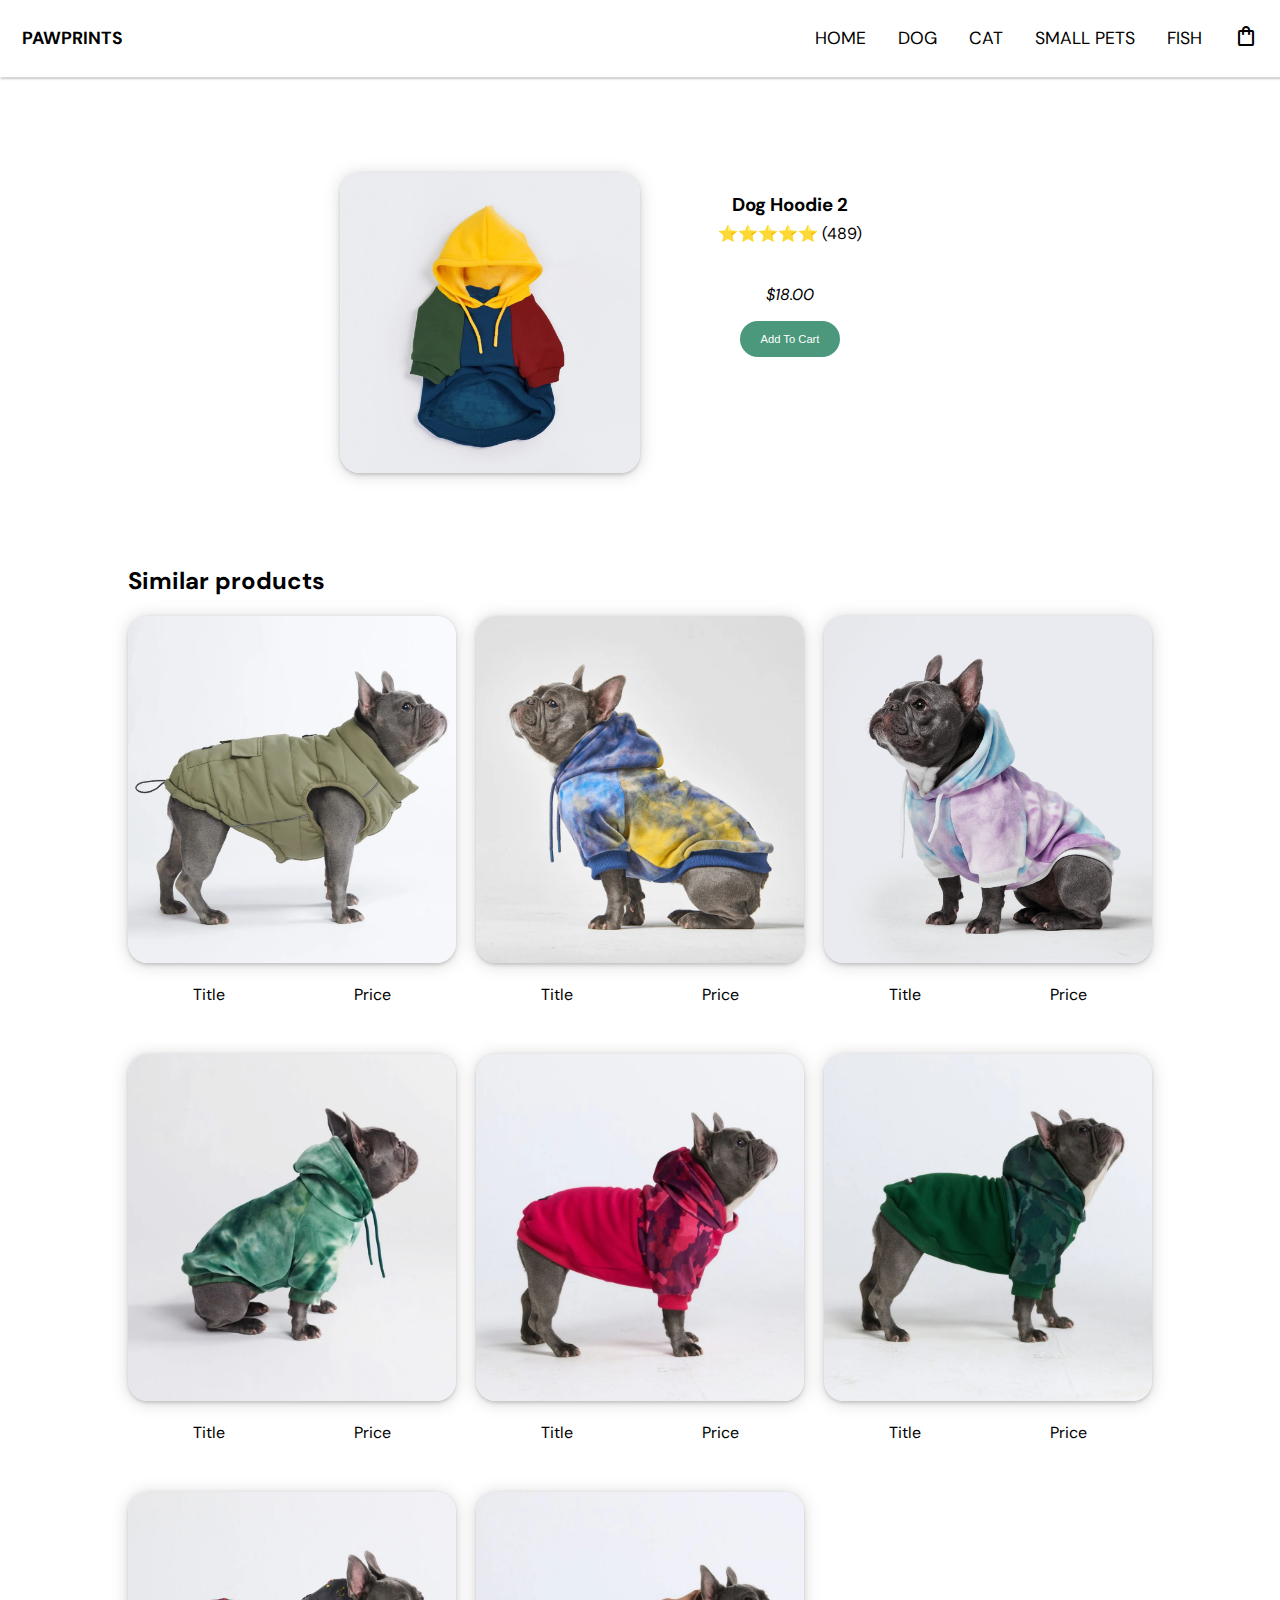
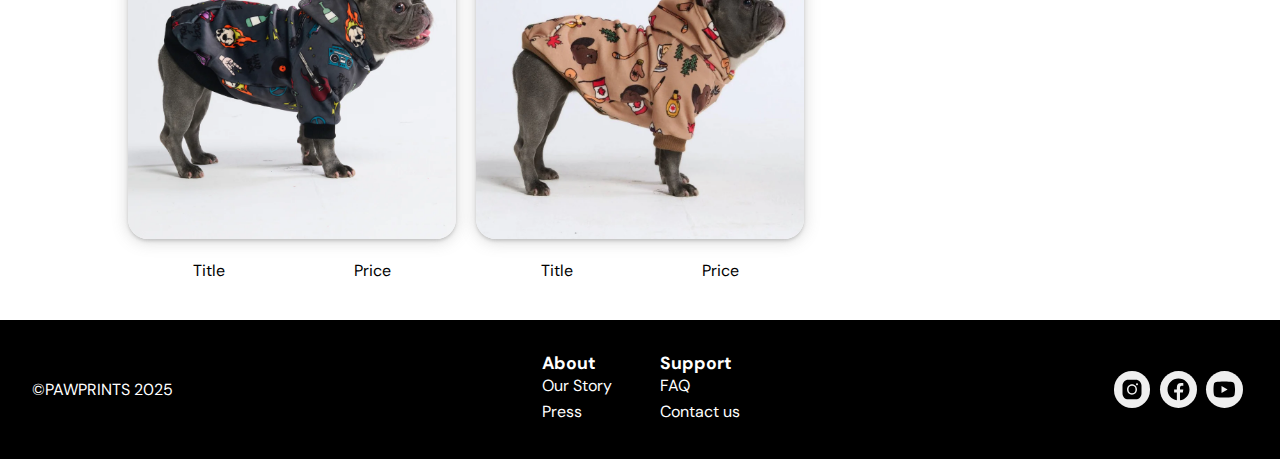
==== product-details-2.html @ 6990ccf2 "Changed page titles" ====
<!DOCTYPE html>
<html lang="en">
  <head>
    <meta charset="UTF-8" />
    <meta name="viewport" content="width=device-width, initial-scale=1.0" />
    <title>Pawprints | Dog Hoodie 2</title>
    <script src="js/main.js" defer></script>
    <link rel="stylesheet" href="css/main.css" />
    <link rel="stylesheet" href="css/product-details.css" />
    <link rel="preconnect" href="https://fonts.googleapis.com" />
    <link rel="preconnect" href="https://fonts.gstatic.com" crossorigin />
    <link
      href="https://fonts.googleapis.com/css2?family=DM+Sans:ital,opsz,wght@0,9..40,100..1000;1,9..40,100..1000&family=DM+Serif+Display:ital@0;1&display=swap"
      rel="stylesheet"
    />
    <link
      rel="stylesheet"
      href="https://fonts.googleapis.com/css2?family=Material+Symbols+Outlined:opsz,wght,FILL,GRAD@20..48,100..700,0..1,-50..200&icon_names=shopping_bag"
    />
  </head>
  <body>
    <header>
      <nav>
        <ul>
          <li id="logo">
            <a href="index.html">PAWPRINTS</a>
          </li>
          <li>
            <a href="index.html">HOME</a>
          </li>
          <li>
            <a href="products.html">DOG</a>
          </li>
          <li>
            <a href="products.html">CAT</a>
          </li>
          <li>
            <a href="products.html">SMALL PETS</a>
          </li>
          <li>
            <a href="products.html">FISH</a>
          </li>
          <li>
            <a href="shopping-cart.html" class="material-symbols-outlined"
              >shopping_bag</a
            >
          </li>
        </ul>
      </nav>
    </header>
    <main>
      <section id="product">
        <article class="product-img">
          <img src="img/clothes/detail1.jpg" class="productdetails-img" />
        </article>
        <div class="productdetails">
          <h3 class="productname">Dog Hoodie 2</h3>
          <p class="rating">⭐️⭐️⭐️⭐️⭐️ (489)</p>
          <p class="price">$18.00</p>
          <div class="add-to-cart">
            <button id="add-to-cart-button"><p>Add To Cart</p></button>
          </div>
        </div>
      </section>
      <h2 class="">Similar products</h2>
      <section id="similar-products">
        <div class="product-catalogs">
          <a href="product-details-2.html">
            <img class="img1" src="img/clothes/side9.jpg" alt="" />
          </a>
          <section class="similarProduct-info">
            <p>Title</p>
            <p>Price</p>
          </section>
        </div>

        <div class="product-catalogs">
          <a href="product-details-2.html">
            <img class="img2" src="img/clothes/side2.jpg" alt="" />
          </a>
          <section class="similarProduct-info">
            <p>Title</p>
            <p>Price</p>
          </section>
        </div>

        <div class="product-catalogs">
          <a href="product-details-2.html">
            <img class="img3" src="img/clothes/side3.jpg" alt="" />
          </a>
          <section class="similarProduct-info">
            <p>Title</p>
            <p>Price</p>
          </section>
        </div>

        <div class="product-catalogs">
          <a href="product-details-2.html">
            <img class="img4" src="img/clothes/side4.jpg" alt="" />
          </a>
          <section class="similarProduct-info">
            <p>Title</p>
            <p>Price</p>
          </section>
        </div>

        <div class="product-catalogs">
          <a href="product-details-2.html">
            <img class="img5" src="img/clothes/side5.jpg" alt="" />
          </a>
          <section class="similarProduct-info">
            <p>Title</p>
            <p>Price</p>
          </section>
        </div>

        <div class="product-catalogs">
          <a href="product-details-2.html">
            <img class="img6" src="img/clothes/side6.jpg" alt="" />
          </a>
          <section class="similarProduct-info">
            <p>Title</p>
            <p>Price</p>
          </section>
        </div>

        <div class="product-catalogs">
          <a href="product-details-2.html">
            <img class="img7" src="img/clothes/side7.jpg" alt="" />
          </a>
          <section class="similarProduct-info">
            <p>Title</p>
            <p>Price</p>
          </section>
        </div>

        <div class="product-catalogs">
          <a href="product-details-2.html">
            <img class="img8" src="img/clothes/side8.jpg" alt="" />
          </a>
          <section class="similarProduct-info">
            <p>Title</p>
            <p>Price</p>
          </section>
        </div>
      </section>
    </main>
    <footer>
      <a href="index.html" id="copyright-text">©PAWPRINTS 2025</a>
      <div id="footer-lists-container">
        <ul class="footer-link-list">
          <li class="footer-title">
            <p>About</p>
          </li>
          <li class="footer-subtitle">
            <a href="">Our Story</a>
          </li>
          <li class="footer-subtitle">
            <a href="">Press</a>
          </li>
        </ul>
        <ul class="footer-link-list">
          <li class="footer-title">
            <p>Support</p>
          </li>
          <li class="footer-subtitle">
            <a href="">FAQ</a>
          </li>
          <li class="footer-subtitle">
            <a href="">Contact us</a>
          </li>
        </ul>
      </div>
      <ul id="social-medias-btn-list">
        <li>
          <button class="social-media-btn">
            <img
              class="social-media-img"
              src="img/icons/icon-instagram.svg"
              alt="Instagram logotype"
            />
          </button>
        </li>
        <li>
          <button class="social-media-btn">
            <img
              class="social-media-img"
              src="img/icons/icon-facebook.svg"
              alt="Facebook logotype"
            />
          </button>
        </li>
        <li>
          <button class="social-media-btn">
            <img
              class="social-media-img"
              src="img/icons/icon-youtube.svg"
              alt="Youtube logotype"
            />
          </button>
        </li>
      </ul>
    </footer>
  </body>
</html>
---- css/main.css ----
/* General */
html {
  --white: white;
  --black: black;
  --shadowGray: #6b6b6b46;
  --green: #4b987c;
  --hoverGreen: #398368;
}

body {
  margin: 0;
  box-sizing: border-box;
  font-family: "DM Sans", sans-serif;
}

/* Text */
.section-heading {
  font-family: "DM Serif Display", serif;
  font-size: 2.5rem;
  text-align: center;
  margin: 1.5rem 0;
}

/* Links */
a {
  color: var(--black);
  text-decoration: none;
}

/* Header */
header {
  background-color: var(--white);
  padding: 0.4rem;
  box-shadow: 0.1rem 0.1rem 0.1rem 0.1rem var(--shadowGray);
  font-size: 1.1rem;
}

ul {
  display: flex;
  list-style: none;
  padding: 0;
}

#logo {
  font-weight: bold;
  margin-right: auto;
}

ul {
  align-items: center;
}

nav ul li {
  margin: 0 1rem;
}

.material-symbols-outlined {
  font-variation-settings: "FILL" 0, "wght" 400, "GRAD" 0, "opsz" 24;
}

/* Footer */
footer {
  display: flex;
  background-color: var(--black);
  padding: 2rem;
  justify-content: space-between;
  align-items: center;
}

footer a,
footer p {
  color: var(--white);
  margin: 0;
}

#footer-lists-container {
  display: flex;
  margin: 0 auto;
}

.footer-link-list {
  display: flex;
  flex-direction: column;
  align-items: start;
  margin: 0 1.5rem;
}

.footer-title {
  font-weight: bold;
  margin-bottom: 0.1rem;
  font-size: 1.1rem;
}

.footer-subtitle {
  margin-bottom: 0.3rem;
}

#social-medias-btn-list {
  margin: 0;
}

.social-media-btn {
  border: none;
  height: 2.3rem;
  width: 2.3rem;
  align-items: center;
  border-radius: 50%;
  cursor: pointer;
  margin: 0.3rem 0.3rem;
}

.social-media-img {
  width: 100%;
  height: 100%;
}

/* Media Queries */
/* Footer */
@media screen and (max-width: 640px) {
  footer {
    flex-direction: column;
  }
  #copyright-text,
  #footer-lists-container {
    margin-bottom: 2rem;
  }
}
---- css/product-details.css ----
.product-img {
  width: 50%;
  height: 100%;
  min-width: 300px;
  max-width: 300px;
  max-height: 300px;
}

.productdetails-img {
  width: 100%;
  height: auto;
  border-radius: 20px;
  object-fit: cover;
  box-shadow: 0rem 0.1rem 0.2rem 0rem var(--shadowGray),
    0rem 0.1rem 1rem 0rem var(--shadowGray);
}

#product {
  width: 80vw;
  min-height: 40vh;
  display: flex;
  justify-content: center;
  flex-flow: wrap;
  margin: 6rem auto 2rem auto;
}

.productdetails {
  min-width: 300px;
  max-width: 300px;
  width: 50%;
  display: flex;
  flex-direction: column;
  text-align: center;
}

.rating {
  margin-top: 0.2rem;
}

.productname {
  margin-bottom: 0.2rem;
}

.price {
  font-size: 1rem;
  font-style: italic;
  margin-top: 1.5rem;
  margin-bottom: 0;
}

/* Add to cart button */
.add-to-cart button {
  margin-top: 1rem;
  width: 100px;
  font-size: 0.7rem;
  text-align: center;
  padding: none;
  background-color: var(--green);
  border: none;
  border-radius: 20px;
  color: white;
}

#add-to-cart-button:hover {
  background-color: var(--hoverGreen);
  color: var(--white);
  cursor: pointer;
}

#similar-products {
  width: 80%;
  display: grid;
  grid-template-columns: repeat(4, 1fr);
  grid-template-rows: repeat(2, 1fr);
  gap: 20px;
  margin: 10px auto;
}

.product-catalogs {
  text-align: center;
  margin-bottom: 2rem;
}

.product-catalogs img {
  width: 100%;
  height: 90%;
  object-fit: cover;
  border-radius: 20px;
  box-shadow: 0rem 0.1rem 0.2rem 0rem var(--shadowGray),
    0rem 0.1rem 1rem 0rem var(--shadowGray);
}

.similarProduct-info {
  display: flex;
  justify-content: space-around;
}

h2 {
  margin-top: 0;
  width: 80%;
  margin-left: auto;
  margin-right: auto;
}

@media screen and (max-width: 1300px) {
  #similar-products {
    width: 80%;
    display: grid;
    grid-template-columns: repeat(3, 1fr);
    grid-template-rows: repeat(3, 1fr);
    gap: 20px;
    margin: 10px auto;
  }
}

@media screen and (max-width: 1000px) {
  #similar-products {
    width: 80%;
    display: grid;
    grid-template-columns: repeat(2, 1fr);
    grid-template-rows: repeat(4, 1fr);
    gap: 20px;
    margin: 10px auto;
  }
}

@media screen and (max-width: 750px) {
  #similar-products {
    width: 80%;
    display: grid;
    grid-template-columns: repeat(1, 1fr);
    grid-template-rows: repeat(8, 1fr);
    gap: 20px;
    margin: 10px auto;
  }
}

/*Similar product details display */
.img1:hover {
  content: url("../img/clothes/detail9.jpg");
  width: 100%;
  height: 90%;
  border-radius: 20px;
}
.img2:hover {
  content: url("../img/clothes/detail2.jpg");
  width: 100%;
  height: 90%;
  border-radius: 20px;
}
.img3:hover {
  content: url("../img/clothes/detail3.jpg");
  width: 100%;
  height: 90%;
  border-radius: 20px;
}
.img4:hover {
  content: url("../img/clothes/detail4.jpg");
  width: 100%;
  height: 90%;
  border-radius: 20px;
}
.img5:hover {
  content: url("../img/clothes/detail5.jpg");
  width: 100%;
  height: 90%;
  border-radius: 20px;
}
.img6:hover {
  content: url("../img/clothes/detail6.jpg");
  width: 100%;
  height: 90%;
  border-radius: 20px;
}
.img7:hover {
  content: url("../img/clothes/detail7.jpg");
  width: 100%;
  height: 90%;
  border-radius: 20px;
}
.img8:hover {
  content: url("../img/clothes/detail8.jpg");
  width: 100%;
  height: 90%;
  border-radius: 20px;
}

.productdetails-img:hover {
  content: url("../img/clothes/side1.jpg");
}
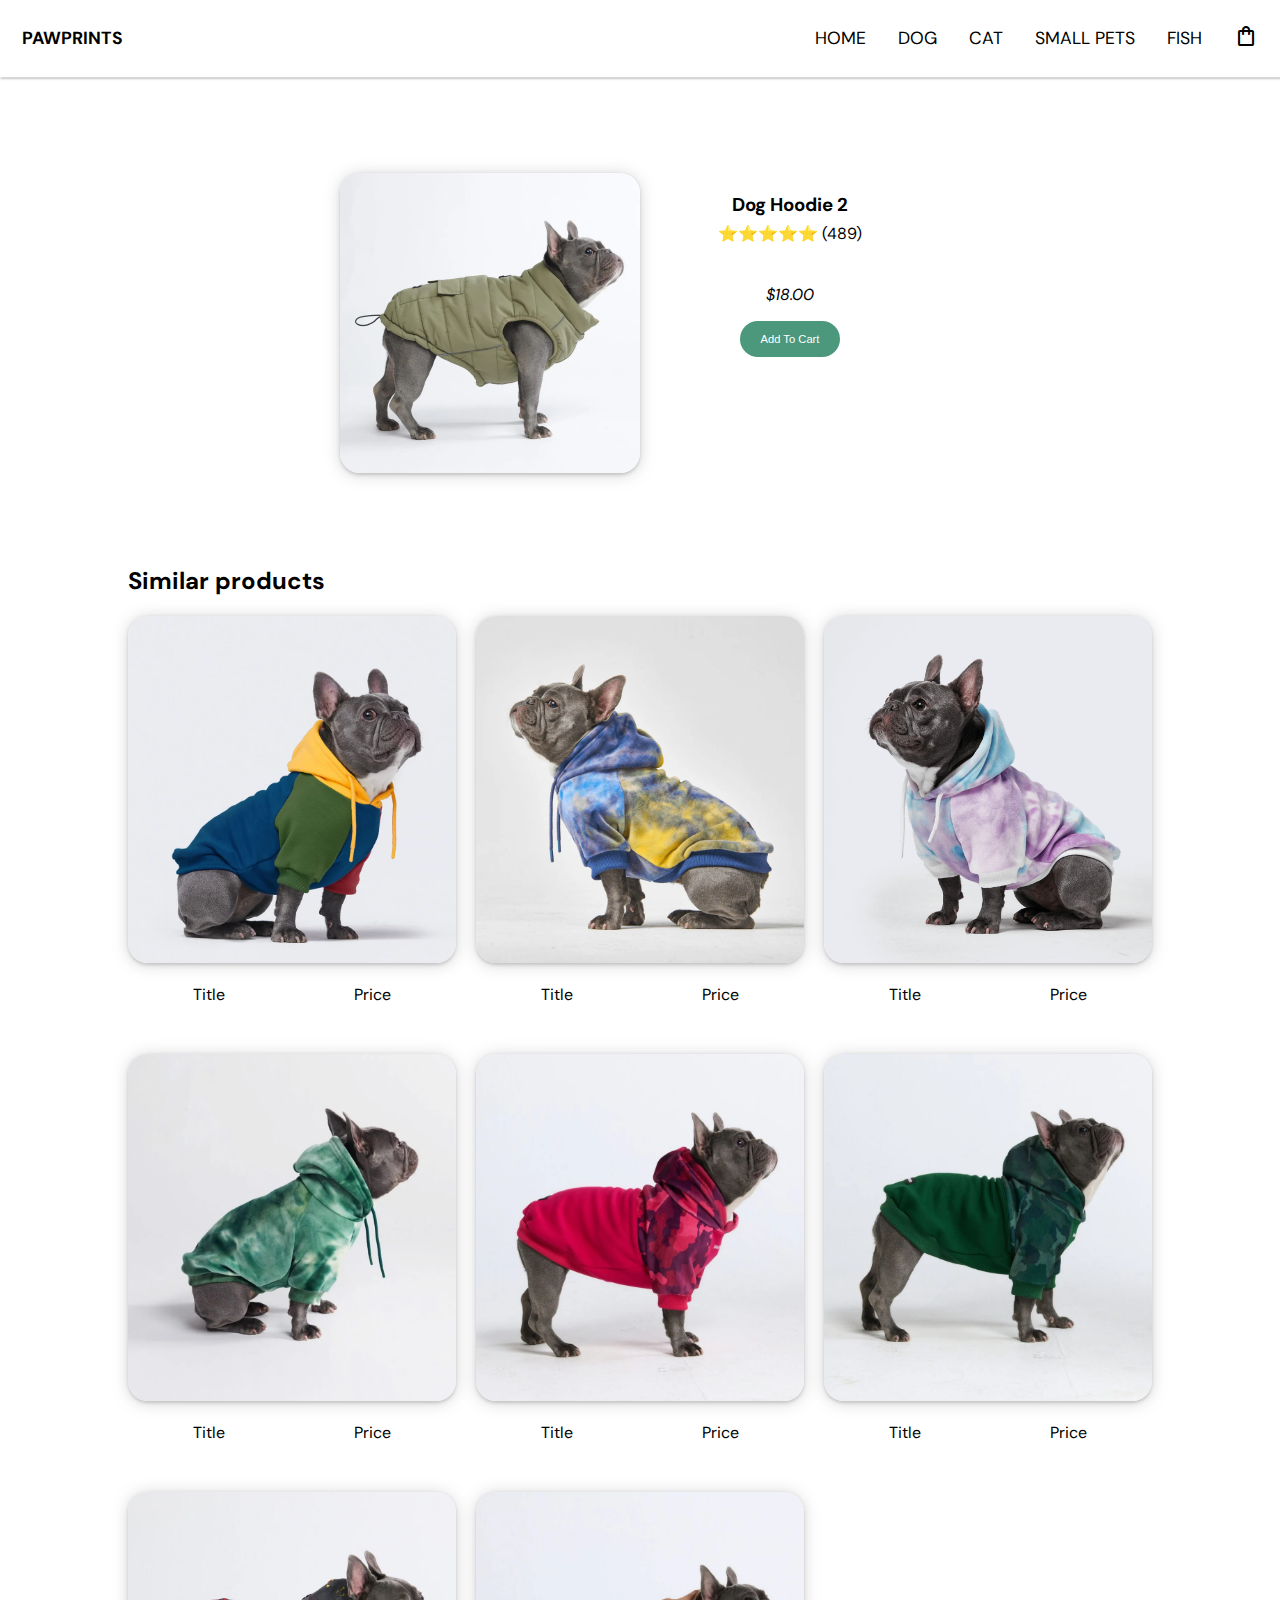
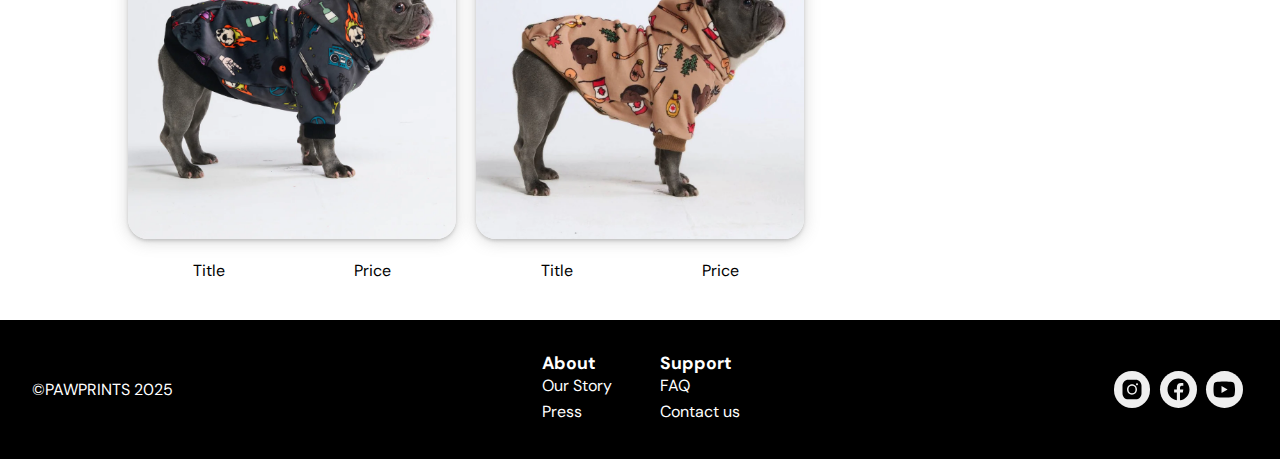
==== commit ebd05953: "fix something" ====
--- a/product-details-2.html
+++ b/product-details-2.html
@@ -51,7 +51,7 @@
     <main>
       <section id="product">
         <article class="product-img">
-          <img src="img/clothes/detail1.jpg" class="productdetails-img" />
+          <img src="img/clothes/side9.jpg" class="productdetails-img" />
         </article>
         <div class="productdetails">
           <h3 class="productname">Dog Hoodie 2</h3>
@@ -66,7 +66,7 @@
       <section id="similar-products">
         <div class="product-catalogs">
           <a href="product-details-2.html">
-            <img class="img1" src="img/clothes/side9.jpg" alt="" />
+            <img class="img1" src="img/clothes/side1.jpg" alt="" />
           </a>
           <section class="similarProduct-info">
             <p>Title</p>
--- a/css/main.css
+++ b/css/main.css
@@ -5,6 +5,7 @@
   --shadowGray: #6b6b6b46;
   --green: #4b987c;
   --hoverGreen: #398368;
+  --removeRed: #dc8787;
 }
 
 body {
--- a/css/product-details.css
+++ b/css/product-details.css
@@ -136,12 +136,7 @@
 }
 
 /*Similar product details display */
-.img1:hover {
-  content: url("../img/clothes/detail9.jpg");
-  width: 100%;
-  height: 90%;
-  border-radius: 20px;
-}
+
 .img2:hover {
   content: url("../img/clothes/detail2.jpg");
   width: 100%;
@@ -184,7 +179,3 @@
   height: 90%;
   border-radius: 20px;
 }
-
-.productdetails-img:hover {
-  content: url("../img/clothes/side1.jpg");
-}
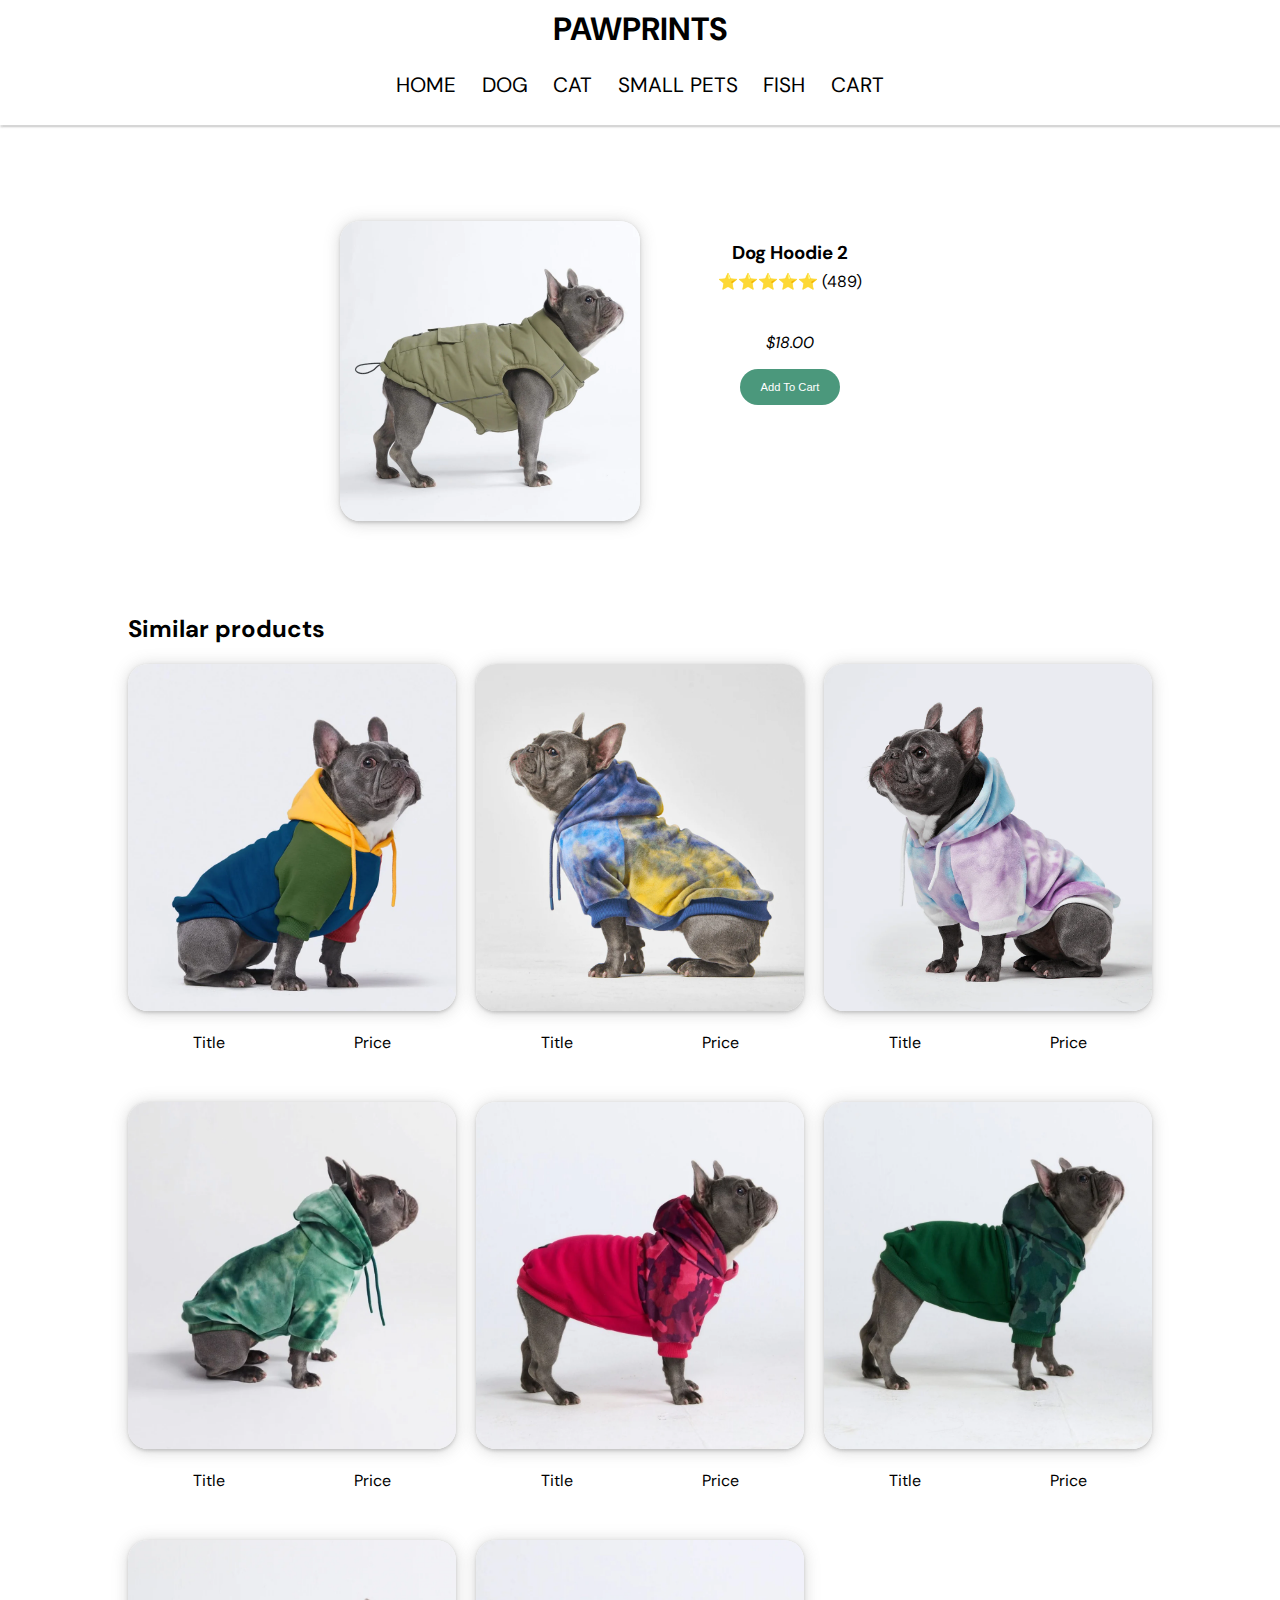
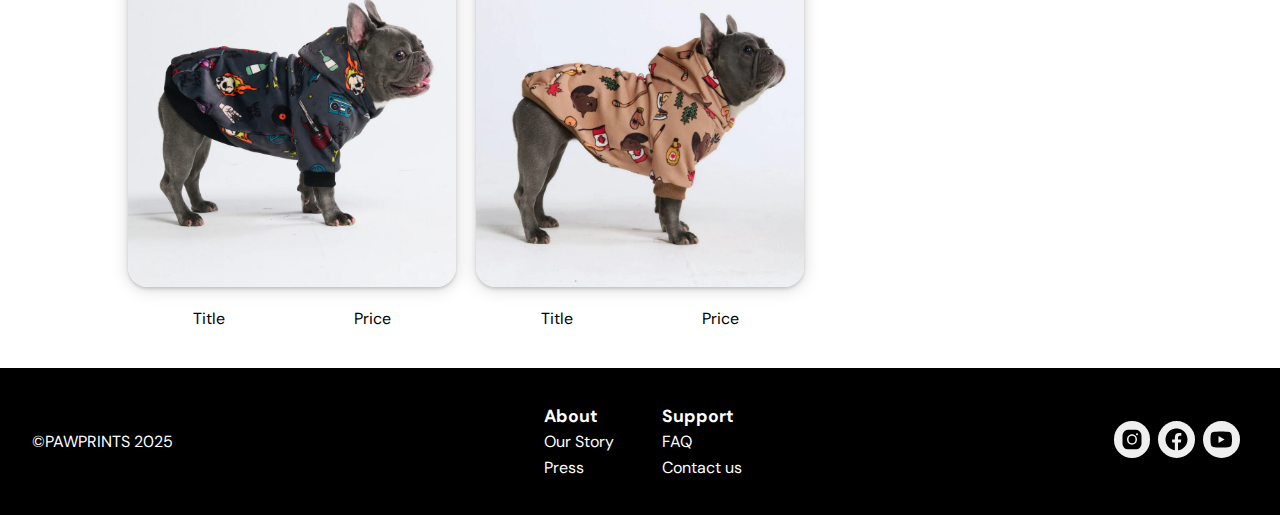
==== commit 0012a6ce: "Changes to header" ====
--- a/product-details-2.html
+++ b/product-details-2.html
@@ -3,7 +3,7 @@
   <head>
     <meta charset="UTF-8" />
     <meta name="viewport" content="width=device-width, initial-scale=1.0" />
-    <title>Pawprints | Dog Hoodie 2</title>
+    <title>PawPrints | Dog Hoodie 2</title>
     <script src="js/main.js" defer></script>
     <link rel="stylesheet" href="css/main.css" />
     <link rel="stylesheet" href="css/product-details.css" />
@@ -21,10 +21,8 @@
   <body>
     <header>
       <nav>
+        <a href="index.html" id="logo">PAWPRINTS</a>
         <ul>
-          <li id="logo">
-            <a href="index.html">PAWPRINTS</a>
-          </li>
           <li>
             <a href="index.html">HOME</a>
           </li>
@@ -41,9 +39,7 @@
             <a href="products.html">FISH</a>
           </li>
           <li>
-            <a href="shopping-cart.html" class="material-symbols-outlined"
-              >shopping_bag</a
-            >
+            <a id="cart" href="shopping-cart.html">CART</a>
           </li>
         </ul>
       </nav>
@@ -65,7 +61,7 @@
       <h2 class="">Similar products</h2>
       <section id="similar-products">
         <div class="product-catalogs">
-          <a href="product-details-2.html">
+          <a href="product-details.html">
             <img class="img1" src="img/clothes/side1.jpg" alt="" />
           </a>
           <section class="similarProduct-info">
--- a/css/main.css
+++ b/css/main.css
@@ -5,7 +5,8 @@
   --shadowGray: #6b6b6b46;
   --green: #4b987c;
   --hoverGreen: #398368;
-  --removeRed: #dc8787;
+  --red: #dc8787;
+  --hoverRed: #c26767;
 }
 
 body {
@@ -33,26 +34,30 @@
   background-color: var(--white);
   padding: 0.4rem;
   box-shadow: 0.1rem 0.1rem 0.1rem 0.1rem var(--shadowGray);
-  font-size: 1.1rem;
+  font-size: 1.3rem;
+}
+
+header ul {
+  justify-content: center;
 }
 
 ul {
   display: flex;
   list-style: none;
   padding: 0;
+  align-items: center;
 }
 
 #logo {
+  margin-top: 0.1rem;
   font-weight: bold;
-  margin-right: auto;
-}
-
-ul {
-  align-items: center;
+  font-size: 2rem;
+  text-align: center;
+  display: block;
 }
 
 nav ul li {
-  margin: 0 1rem;
+  margin: 0 0.8rem;
 }
 
 .material-symbols-outlined {
@@ -88,7 +93,7 @@
 
 .footer-title {
   font-weight: bold;
-  margin-bottom: 0.1rem;
+  margin: 0.3rem 0 0.3rem 0;
   font-size: 1.1rem;
 }
 
@@ -107,7 +112,7 @@
   align-items: center;
   border-radius: 50%;
   cursor: pointer;
-  margin: 0.3rem 0.3rem;
+  margin-right: 0.5rem;
 }
 
 .social-media-img {
--- a/css/product-details.css
+++ b/css/product-details.css
@@ -58,7 +58,7 @@
   background-color: var(--green);
   border: none;
   border-radius: 20px;
-  color: white;
+  color: var(--white);
 }
 
 #add-to-cart-button:hover {
@@ -136,7 +136,6 @@
 }
 
 /*Similar product details display */
-
 .img2:hover {
   content: url("../img/clothes/detail2.jpg");
   width: 100%;
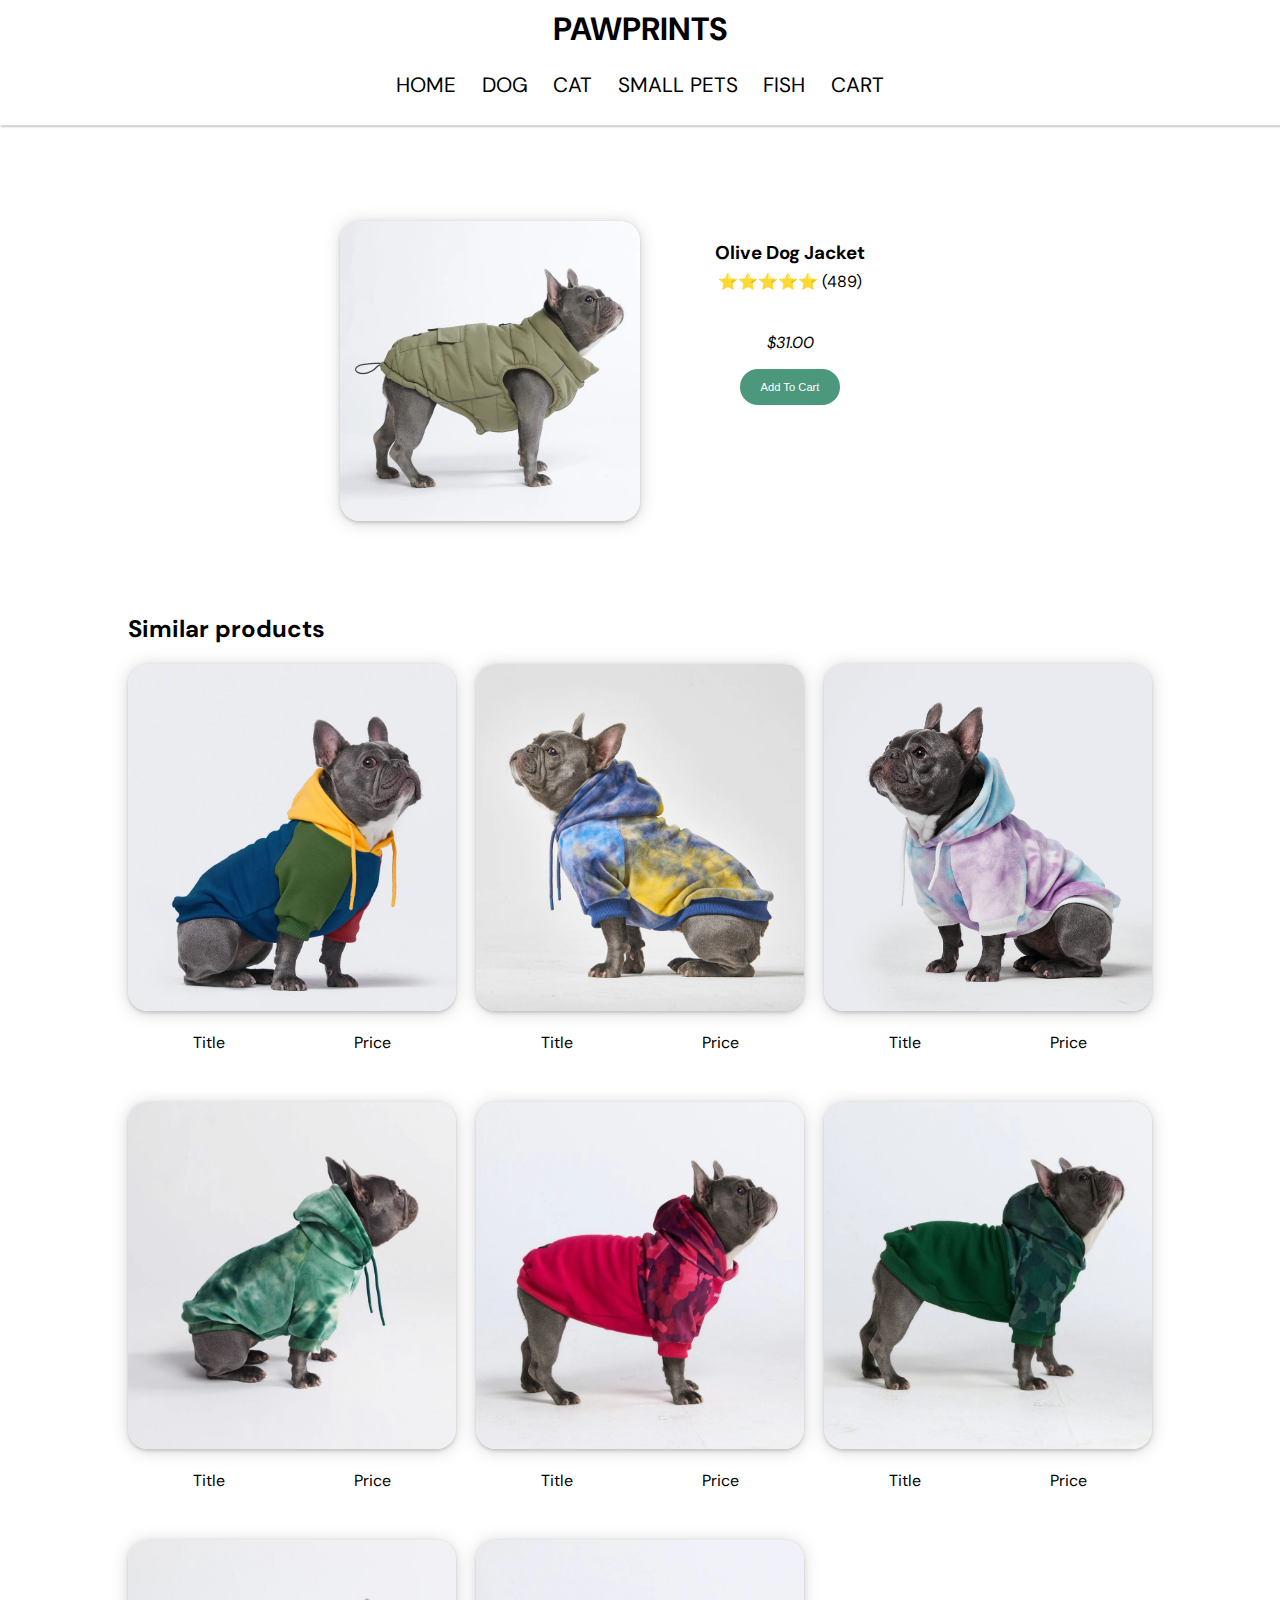
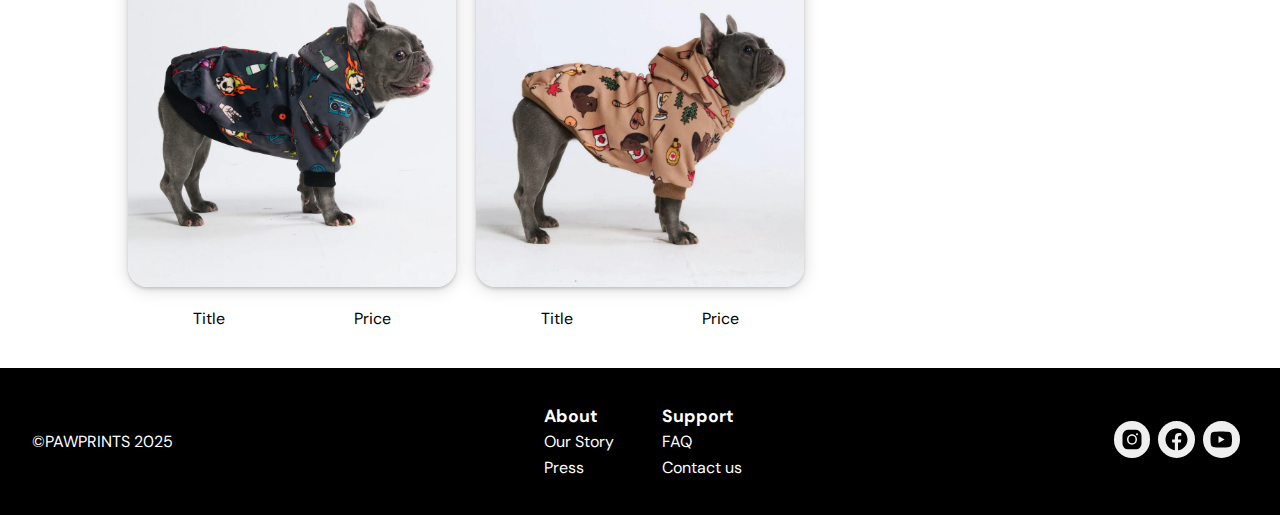
==== commit c977185f: "Changed names, prices and added favicon" ====
--- a/product-details-2.html
+++ b/product-details-2.html
@@ -3,6 +3,12 @@
   <head>
     <meta charset="UTF-8" />
     <meta name="viewport" content="width=device-width, initial-scale=1.0" />
+    <link
+      type="image/png"
+      sizes="16x16"
+      rel="icon"
+      href="img/icons/favicon-pawprint.png"
+    />
     <title>PawPrints | Dog Hoodie 2</title>
     <script src="js/main.js" defer></script>
     <link rel="stylesheet" href="css/main.css" />
@@ -50,9 +56,9 @@
           <img src="img/clothes/side9.jpg" class="productdetails-img" />
         </article>
         <div class="productdetails">
-          <h3 class="productname">Dog Hoodie 2</h3>
+          <h3 class="productname">Olive Dog Jacket</h3>
           <p class="rating">⭐️⭐️⭐️⭐️⭐️ (489)</p>
-          <p class="price">$18.00</p>
+          <p class="price">$31.00</p>
           <div class="add-to-cart">
             <button id="add-to-cart-button"><p>Add To Cart</p></button>
           </div>
--- a/css/main.css
+++ b/css/main.css
@@ -46,6 +46,7 @@
   list-style: none;
   padding: 0;
   align-items: center;
+  text-wrap: nowrap;
 }
 
 #logo {
@@ -121,6 +122,24 @@
 }
 
 /* Media Queries */
+/* Header */
+@media screen and (max-width: 520px) {
+  header ul {
+    flex-direction: column;
+    margin: 0.2rem 0;
+  }
+  nav ul li {
+    margin: 0.2rem 0;
+  }
+}
+
+/* Section Headings */
+@media screen and (max-width: 406px) {
+  .section-heading {
+    font-size: 2rem;
+  }
+}
+
 /* Footer */
 @media screen and (max-width: 640px) {
   footer {
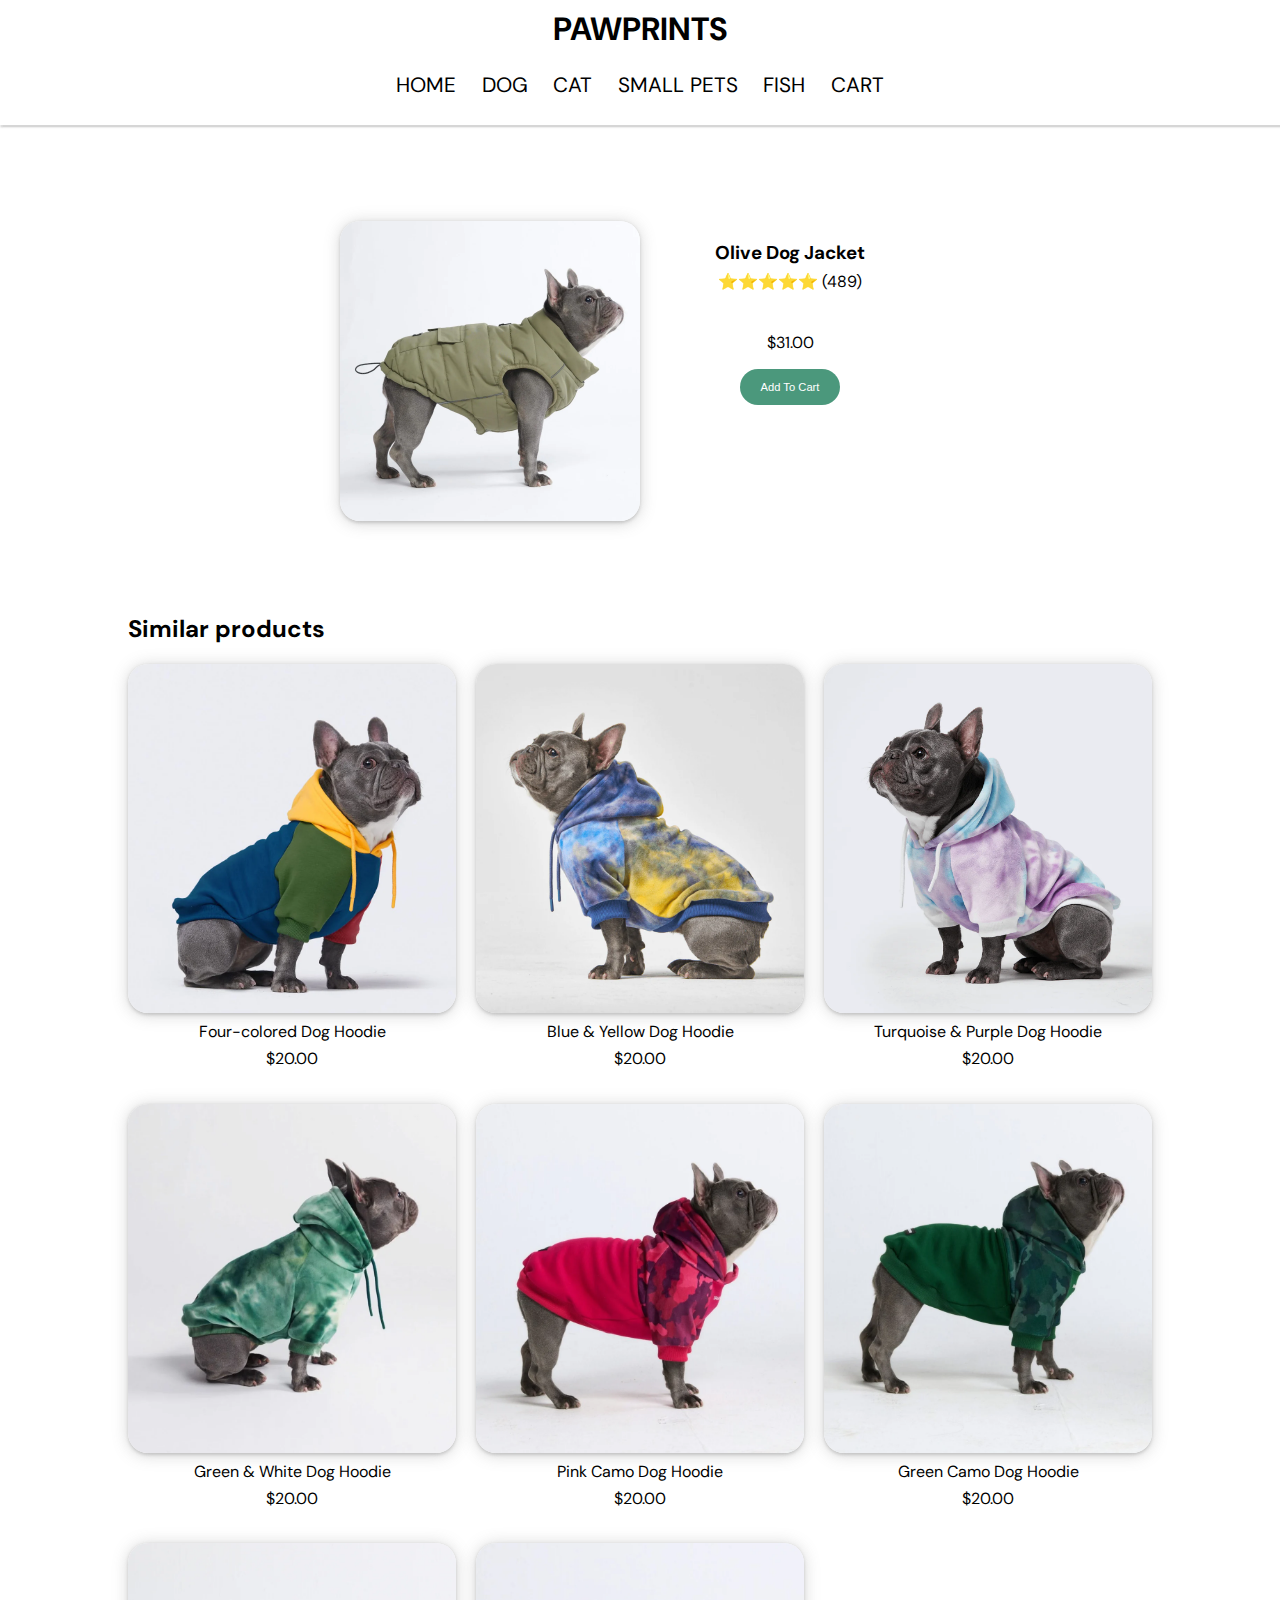
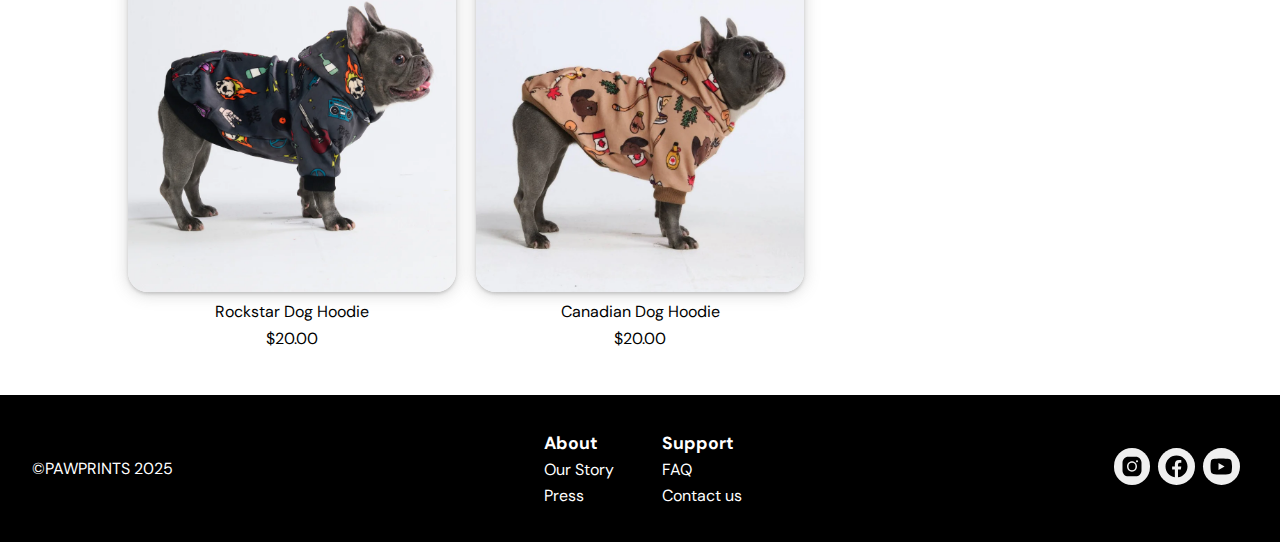
==== commit 109e1a35: "Added name and price to products" ====
--- a/product-details-2.html
+++ b/product-details-2.html
@@ -12,7 +12,7 @@
     <title>PawPrints | Dog Hoodie 2</title>
     <script src="js/main.js" defer></script>
     <link rel="stylesheet" href="css/main.css" />
-    <link rel="stylesheet" href="css/product-details.css" />
+    <link rel="stylesheet" href="css/product-details-2.css" />
     <link rel="preconnect" href="https://fonts.googleapis.com" />
     <link rel="preconnect" href="https://fonts.gstatic.com" crossorigin />
     <link
@@ -70,9 +70,9 @@
           <a href="product-details.html">
             <img class="img1" src="img/clothes/side1.jpg" alt="" />
           </a>
-          <section class="similarProduct-info">
-            <p>Title</p>
-            <p>Price</p>
+          <section class="product-info">
+            <p>Four-colored Dog Hoodie</p>
+            <p>$20.00</p>
           </section>
         </div>
 
@@ -80,9 +80,9 @@
           <a href="product-details-2.html">
             <img class="img2" src="img/clothes/side2.jpg" alt="" />
           </a>
-          <section class="similarProduct-info">
-            <p>Title</p>
-            <p>Price</p>
+          <section class="product-info">
+            <p>Blue & Yellow Dog Hoodie</p>
+            <p>$20.00</p>
           </section>
         </div>
 
@@ -90,9 +90,9 @@
           <a href="product-details-2.html">
             <img class="img3" src="img/clothes/side3.jpg" alt="" />
           </a>
-          <section class="similarProduct-info">
-            <p>Title</p>
-            <p>Price</p>
+          <section class="product-info">
+            <p>Turquoise & Purple Dog Hoodie</p>
+            <p>$20.00</p>
           </section>
         </div>
 
@@ -100,9 +100,9 @@
           <a href="product-details-2.html">
             <img class="img4" src="img/clothes/side4.jpg" alt="" />
           </a>
-          <section class="similarProduct-info">
-            <p>Title</p>
-            <p>Price</p>
+          <section class="product-info">
+            <p>Green & White Dog Hoodie</p>
+            <p>$20.00</p>
           </section>
         </div>
 
@@ -110,9 +110,9 @@
           <a href="product-details-2.html">
             <img class="img5" src="img/clothes/side5.jpg" alt="" />
           </a>
-          <section class="similarProduct-info">
-            <p>Title</p>
-            <p>Price</p>
+          <section class="product-info">
+            <p>Pink Camo Dog Hoodie</p>
+            <p>$20.00</p>
           </section>
         </div>
 
@@ -120,9 +120,9 @@
           <a href="product-details-2.html">
             <img class="img6" src="img/clothes/side6.jpg" alt="" />
           </a>
-          <section class="similarProduct-info">
-            <p>Title</p>
-            <p>Price</p>
+          <section class="product-info">
+            <p>Green Camo Dog Hoodie</p>
+            <p>$20.00</p>
           </section>
         </div>
 
@@ -130,9 +130,9 @@
           <a href="product-details-2.html">
             <img class="img7" src="img/clothes/side7.jpg" alt="" />
           </a>
-          <section class="similarProduct-info">
-            <p>Title</p>
-            <p>Price</p>
+          <section class="product-info">
+            <p>Rockstar Dog Hoodie</p>
+            <p>$20.00</p>
           </section>
         </div>
 
@@ -140,9 +140,9 @@
           <a href="product-details-2.html">
             <img class="img8" src="img/clothes/side8.jpg" alt="" />
           </a>
-          <section class="similarProduct-info">
-            <p>Title</p>
-            <p>Price</p>
+          <section class="product-info">
+            <p>Canadian Dog Hoodie</p>
+            <p>$20.00</p>
           </section>
         </div>
       </section>
--- a/css/main.css
+++ b/css/main.css
@@ -72,6 +72,7 @@
   padding: 2rem;
   justify-content: space-between;
   align-items: center;
+  margin-top: 2rem;
 }
 
 footer a,
--- a/css/product-details-2.css
+++ b/css/product-details-2.css
@@ -0,0 +1,195 @@
+.product-img {
+  width: 50%;
+  height: 100%;
+  min-width: 300px;
+  max-width: 300px;
+  max-height: 300px;
+}
+
+.productdetails-img {
+  width: 100%;
+  height: auto;
+  border-radius: 20px;
+  object-fit: cover;
+  box-shadow: 0rem 0.1rem 0.2rem 0rem var(--shadowGray),
+    0rem 0.1rem 1rem 0rem var(--shadowGray);
+}
+
+#product {
+  width: 80vw;
+  min-height: 40vh;
+  display: flex;
+  justify-content: center;
+  flex-flow: wrap;
+  margin: 6rem auto 2rem auto;
+}
+
+.productdetails {
+  min-width: 300px;
+  max-width: 300px;
+  width: 50%;
+  display: flex;
+  flex-direction: column;
+  text-align: center;
+}
+
+.rating {
+  margin-top: 0.2rem;
+}
+
+.productname {
+  margin-bottom: 0.2rem;
+}
+
+.price {
+  font-size: 1rem;
+  margin-top: 1.5rem;
+  margin-bottom: 0;
+}
+
+/* Add to cart button */
+.add-to-cart button {
+  margin-top: 1rem;
+  width: 100px;
+  font-size: 0.7rem;
+  text-align: center;
+  padding: none;
+  background-color: var(--green);
+  border: none;
+  border-radius: 20px;
+  color: var(--white);
+}
+
+#add-to-cart-button:hover {
+  background-color: var(--hoverGreen);
+  color: var(--white);
+  cursor: pointer;
+}
+
+#similar-products {
+  width: 80%;
+  display: grid;
+  grid-template-columns: repeat(4, 1fr);
+  grid-template-rows: repeat(2, 1fr);
+  gap: 20px;
+  margin: 10px auto;
+}
+
+.product-info {
+  display: flex;
+  flex-direction: column;
+  justify-content: center;
+}
+
+.product-info p {
+  margin: 0.2rem 0;
+}
+
+.product-catalogs {
+  text-align: center;
+  margin-bottom: 2rem;
+}
+
+.product-catalogs img {
+  width: 100%;
+  height: 90%;
+  object-fit: cover;
+  border-radius: 20px;
+  box-shadow: 0rem 0.1rem 0.2rem 0rem var(--shadowGray),
+    0rem 0.1rem 1rem 0rem var(--shadowGray);
+}
+
+.similarProduct-info {
+  display: flex;
+  justify-content: space-around;
+}
+
+h2 {
+  margin-top: 0;
+  width: 80%;
+  margin-left: auto;
+  margin-right: auto;
+}
+
+@media screen and (max-width: 1300px) {
+  #similar-products {
+    width: 80%;
+    display: grid;
+    grid-template-columns: repeat(3, 1fr);
+    grid-template-rows: repeat(3, 1fr);
+    gap: 20px;
+    margin: 10px auto;
+  }
+}
+
+@media screen and (max-width: 1000px) {
+  #similar-products {
+    width: 80%;
+    display: grid;
+    grid-template-columns: repeat(2, 1fr);
+    grid-template-rows: repeat(4, 1fr);
+    gap: 20px;
+    margin: 10px auto;
+  }
+}
+
+@media screen and (max-width: 750px) {
+  #similar-products {
+    width: 80%;
+    display: grid;
+    grid-template-columns: repeat(1, 1fr);
+    grid-template-rows: repeat(8, 1fr);
+    gap: 20px;
+    margin: 10px auto;
+  }
+}
+
+/*Similar product details display */
+.img1:hover {
+  content: url("../img/clothes/detail1.jpg");
+  width: 100%;
+  height: 90%;
+  border-radius: 20px;
+}
+.img2:hover {
+  content: url("../img/clothes/detail2.jpg");
+  width: 100%;
+  height: 90%;
+  border-radius: 20px;
+}
+.img3:hover {
+  content: url("../img/clothes/detail3.jpg");
+  width: 100%;
+  height: 90%;
+  border-radius: 20px;
+}
+.img4:hover {
+  content: url("../img/clothes/detail4.jpg");
+  width: 100%;
+  height: 90%;
+  border-radius: 20px;
+}
+.img5:hover {
+  content: url("../img/clothes/detail5.jpg");
+  width: 100%;
+  height: 90%;
+  border-radius: 20px;
+}
+.img6:hover {
+  content: url("../img/clothes/detail6.jpg");
+  width: 100%;
+  height: 90%;
+  border-radius: 20px;
+}
+.img7:hover {
+  content: url("../img/clothes/detail7.jpg");
+  width: 100%;
+  height: 90%;
+  border-radius: 20px;
+}
+.img8:hover {
+  content: url("../img/clothes/detail8.jpg");
+  width: 100%;
+  height: 90%;
+  border-radius: 20px;
+}
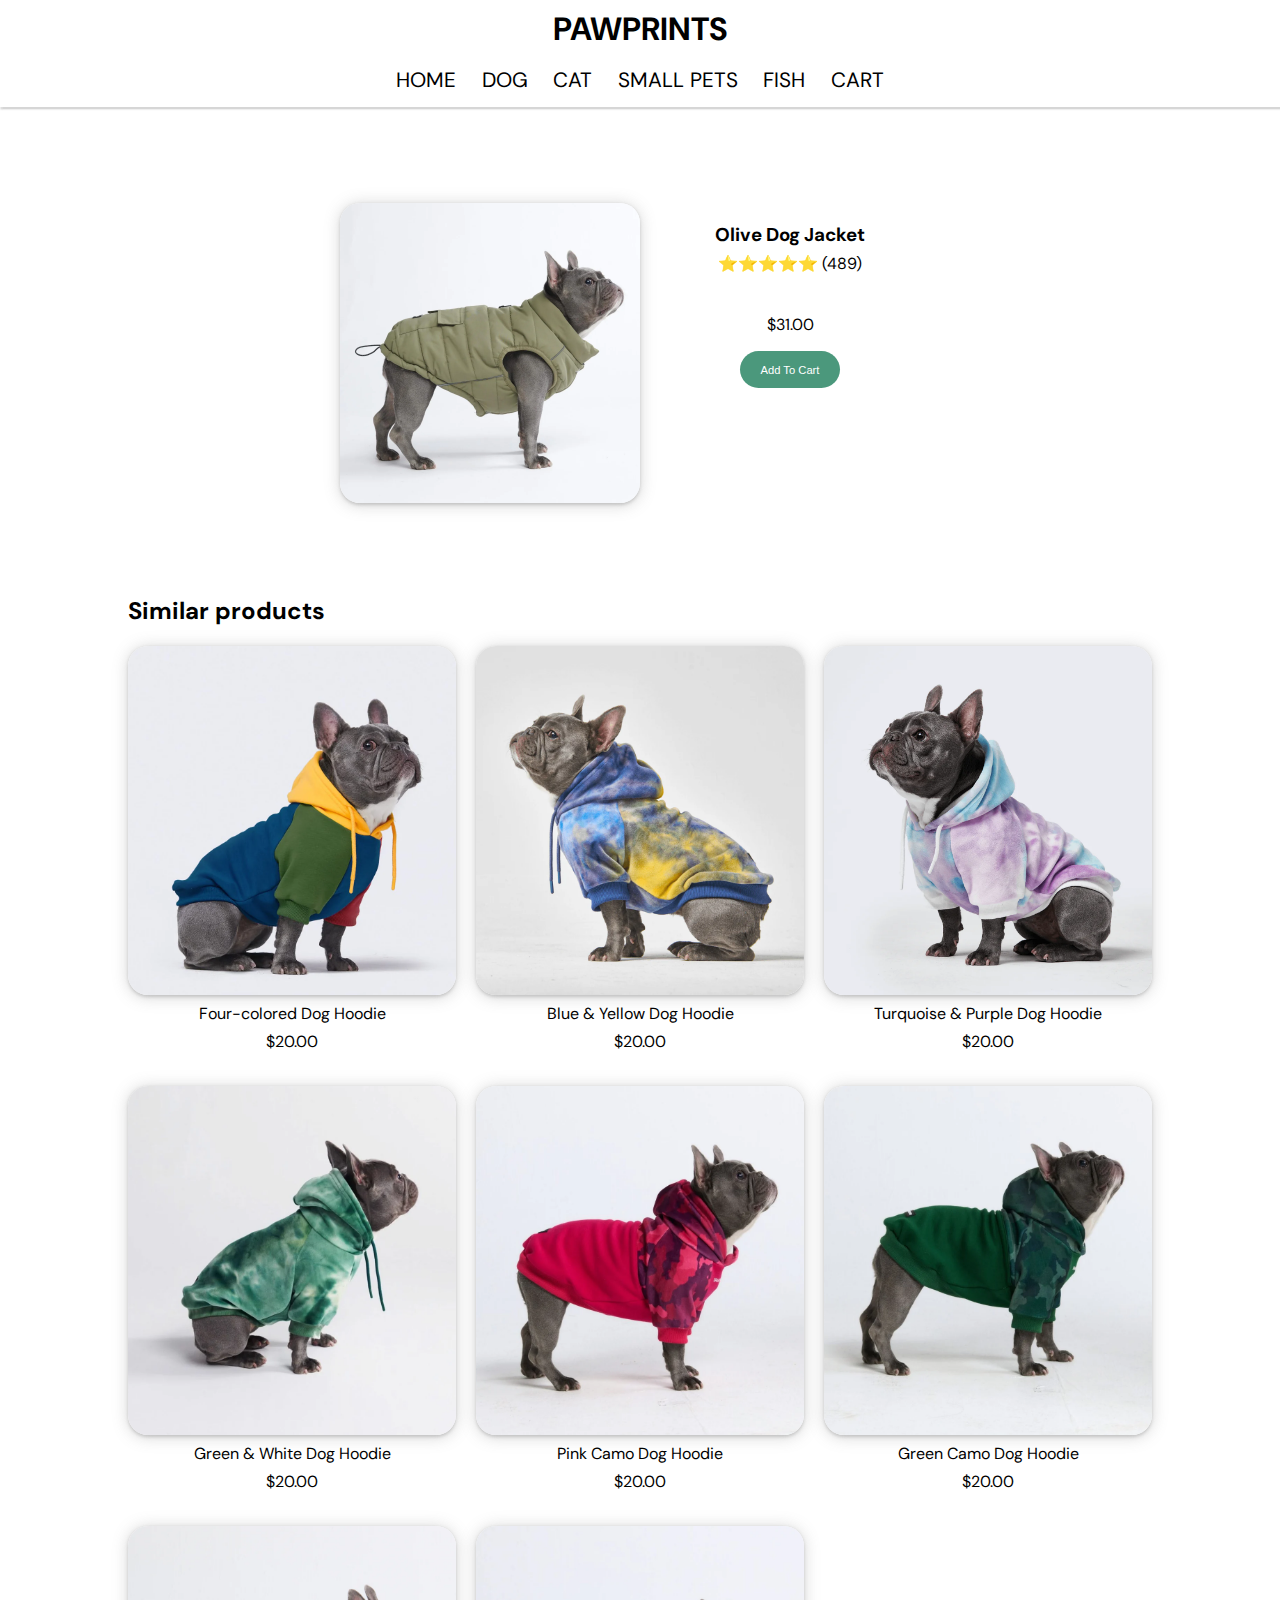
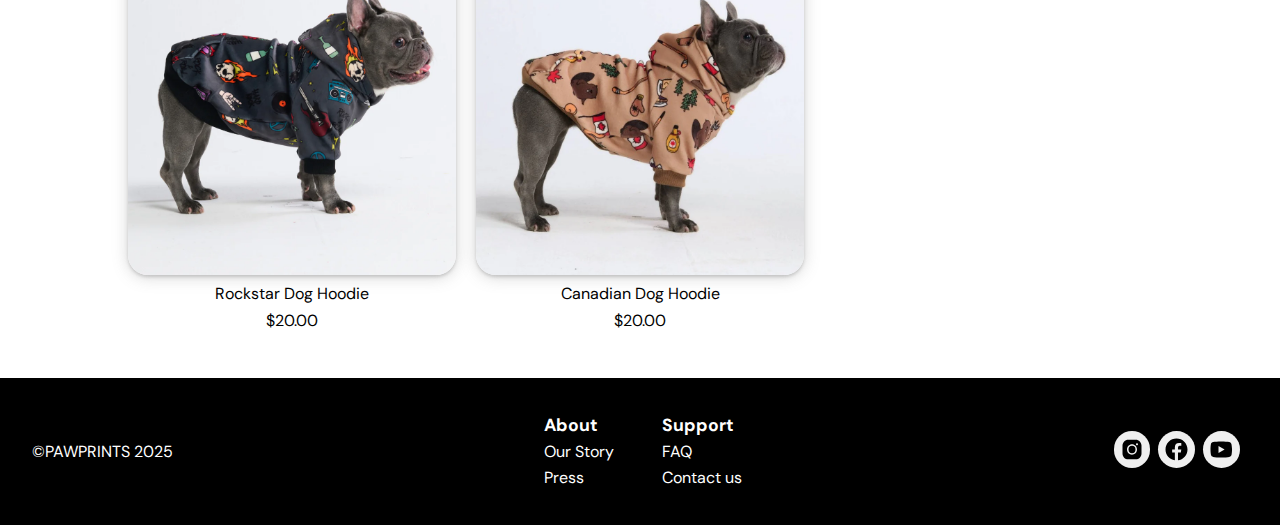
==== commit 0acc7a01: "Changed page titles" ====
--- a/product-details-2.html
+++ b/product-details-2.html
@@ -9,7 +9,7 @@
       rel="icon"
       href="img/icons/favicon-pawprint.png"
     />
-    <title>PawPrints | Dog Hoodie 2</title>
+    <title>PawPrints | Olive Dog Jacket</title>
     <script src="js/main.js" defer></script>
     <link rel="stylesheet" href="css/main.css" />
     <link rel="stylesheet" href="css/product-details-2.css" />
--- a/css/main.css
+++ b/css/main.css
@@ -39,6 +39,7 @@
 
 header ul {
   justify-content: center;
+  margin: 1rem 0 0.5rem 0;
 }
 
 ul {
@@ -61,8 +62,8 @@
   margin: 0 0.8rem;
 }
 
-.material-symbols-outlined {
-  font-variation-settings: "FILL" 0, "wght" 400, "GRAD" 0, "opsz" 24;
+nav ul li:hover {
+  animation: scale 0.1s ease-in-out forwards;
 }
 
 /* Footer */
@@ -122,6 +123,16 @@
   height: 100%;
 }
 
+/* Animations */
+@keyframes scale {
+  0% {
+    transform: scale(1);
+  }
+  100% {
+    transform: scale(1.05);
+  }
+}
+
 /* Media Queries */
 /* Header */
 @media screen and (max-width: 520px) {
--- a/css/product-details-2.css
+++ b/css/product-details-2.css
@@ -1,3 +1,5 @@
+/* Products Details Page */
+/* Product Display */
 .product-img {
   width: 50%;
   height: 100%;
@@ -62,8 +64,9 @@
 
 #add-to-cart-button:hover {
   background-color: var(--hoverGreen);
+  transform: scale(1.03);
+  cursor: pointer;
   color: var(--white);
-  cursor: pointer;
 }
 
 #similar-products {
@@ -111,6 +114,64 @@
   margin-right: auto;
 }
 
+/*Similar product details display */
+.img1:hover {
+  content: url("../img/clothes/detail1.jpg");
+  width: 100%;
+  height: 90%;
+  border-radius: 20px;
+}
+
+.img2:hover {
+  content: url("../img/clothes/detail2.jpg");
+  width: 100%;
+  height: 90%;
+  border-radius: 20px;
+}
+
+.img3:hover {
+  content: url("../img/clothes/detail3.jpg");
+  width: 100%;
+  height: 90%;
+  border-radius: 20px;
+}
+
+.img4:hover {
+  content: url("../img/clothes/detail4.jpg");
+  width: 100%;
+  height: 90%;
+  border-radius: 20px;
+}
+
+.img5:hover {
+  content: url("../img/clothes/detail5.jpg");
+  width: 100%;
+  height: 90%;
+  border-radius: 20px;
+}
+
+.img6:hover {
+  content: url("../img/clothes/detail6.jpg");
+  width: 100%;
+  height: 90%;
+  border-radius: 20px;
+}
+
+.img7:hover {
+  content: url("../img/clothes/detail7.jpg");
+  width: 100%;
+  height: 90%;
+  border-radius: 20px;
+}
+
+.img8:hover {
+  content: url("../img/clothes/detail8.jpg");
+  width: 100%;
+  height: 90%;
+  border-radius: 20px;
+}
+
+/* Media Queries */
 @media screen and (max-width: 1300px) {
   #similar-products {
     width: 80%;
@@ -143,53 +204,3 @@
     margin: 10px auto;
   }
 }
-
-/*Similar product details display */
-.img1:hover {
-  content: url("../img/clothes/detail1.jpg");
-  width: 100%;
-  height: 90%;
-  border-radius: 20px;
-}
-.img2:hover {
-  content: url("../img/clothes/detail2.jpg");
-  width: 100%;
-  height: 90%;
-  border-radius: 20px;
-}
-.img3:hover {
-  content: url("../img/clothes/detail3.jpg");
-  width: 100%;
-  height: 90%;
-  border-radius: 20px;
-}
-.img4:hover {
-  content: url("../img/clothes/detail4.jpg");
-  width: 100%;
-  height: 90%;
-  border-radius: 20px;
-}
-.img5:hover {
-  content: url("../img/clothes/detail5.jpg");
-  width: 100%;
-  height: 90%;
-  border-radius: 20px;
-}
-.img6:hover {
-  content: url("../img/clothes/detail6.jpg");
-  width: 100%;
-  height: 90%;
-  border-radius: 20px;
-}
-.img7:hover {
-  content: url("../img/clothes/detail7.jpg");
-  width: 100%;
-  height: 90%;
-  border-radius: 20px;
-}
-.img8:hover {
-  content: url("../img/clothes/detail8.jpg");
-  width: 100%;
-  height: 90%;
-  border-radius: 20px;
-}
